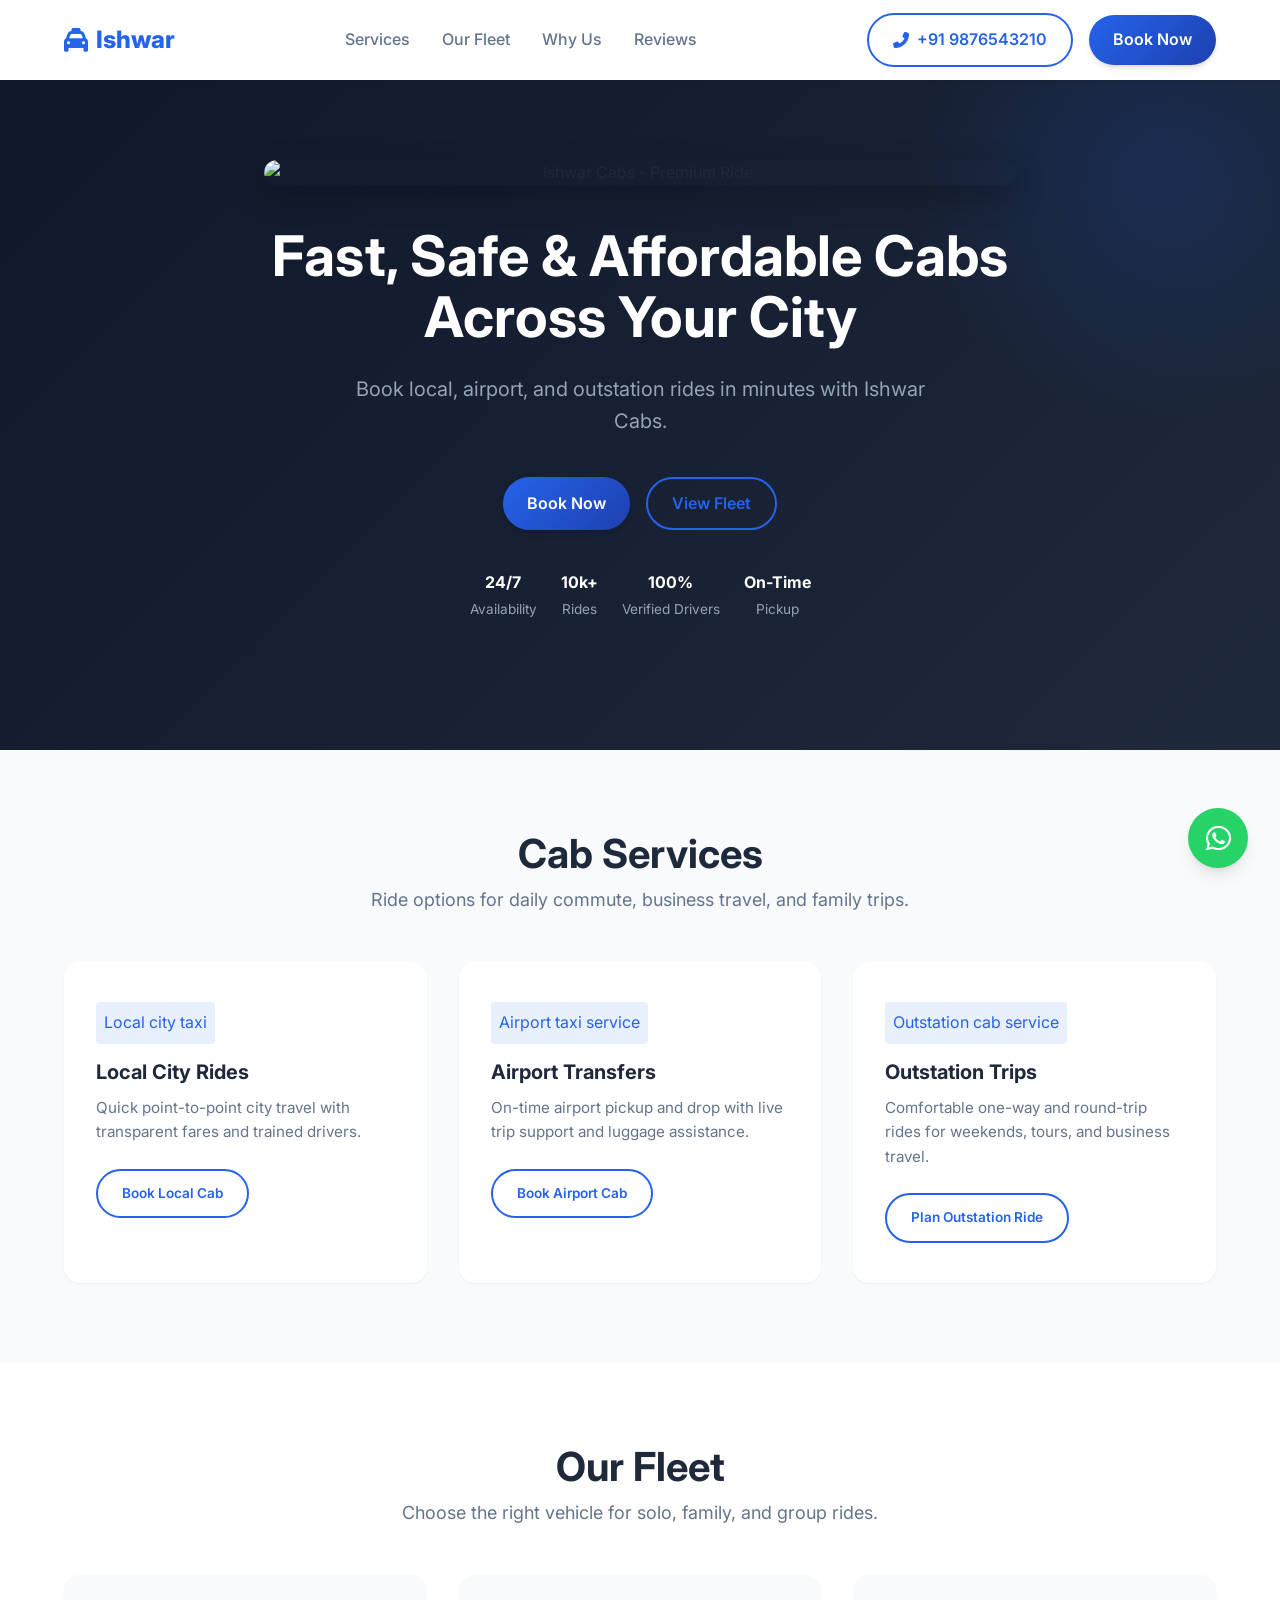
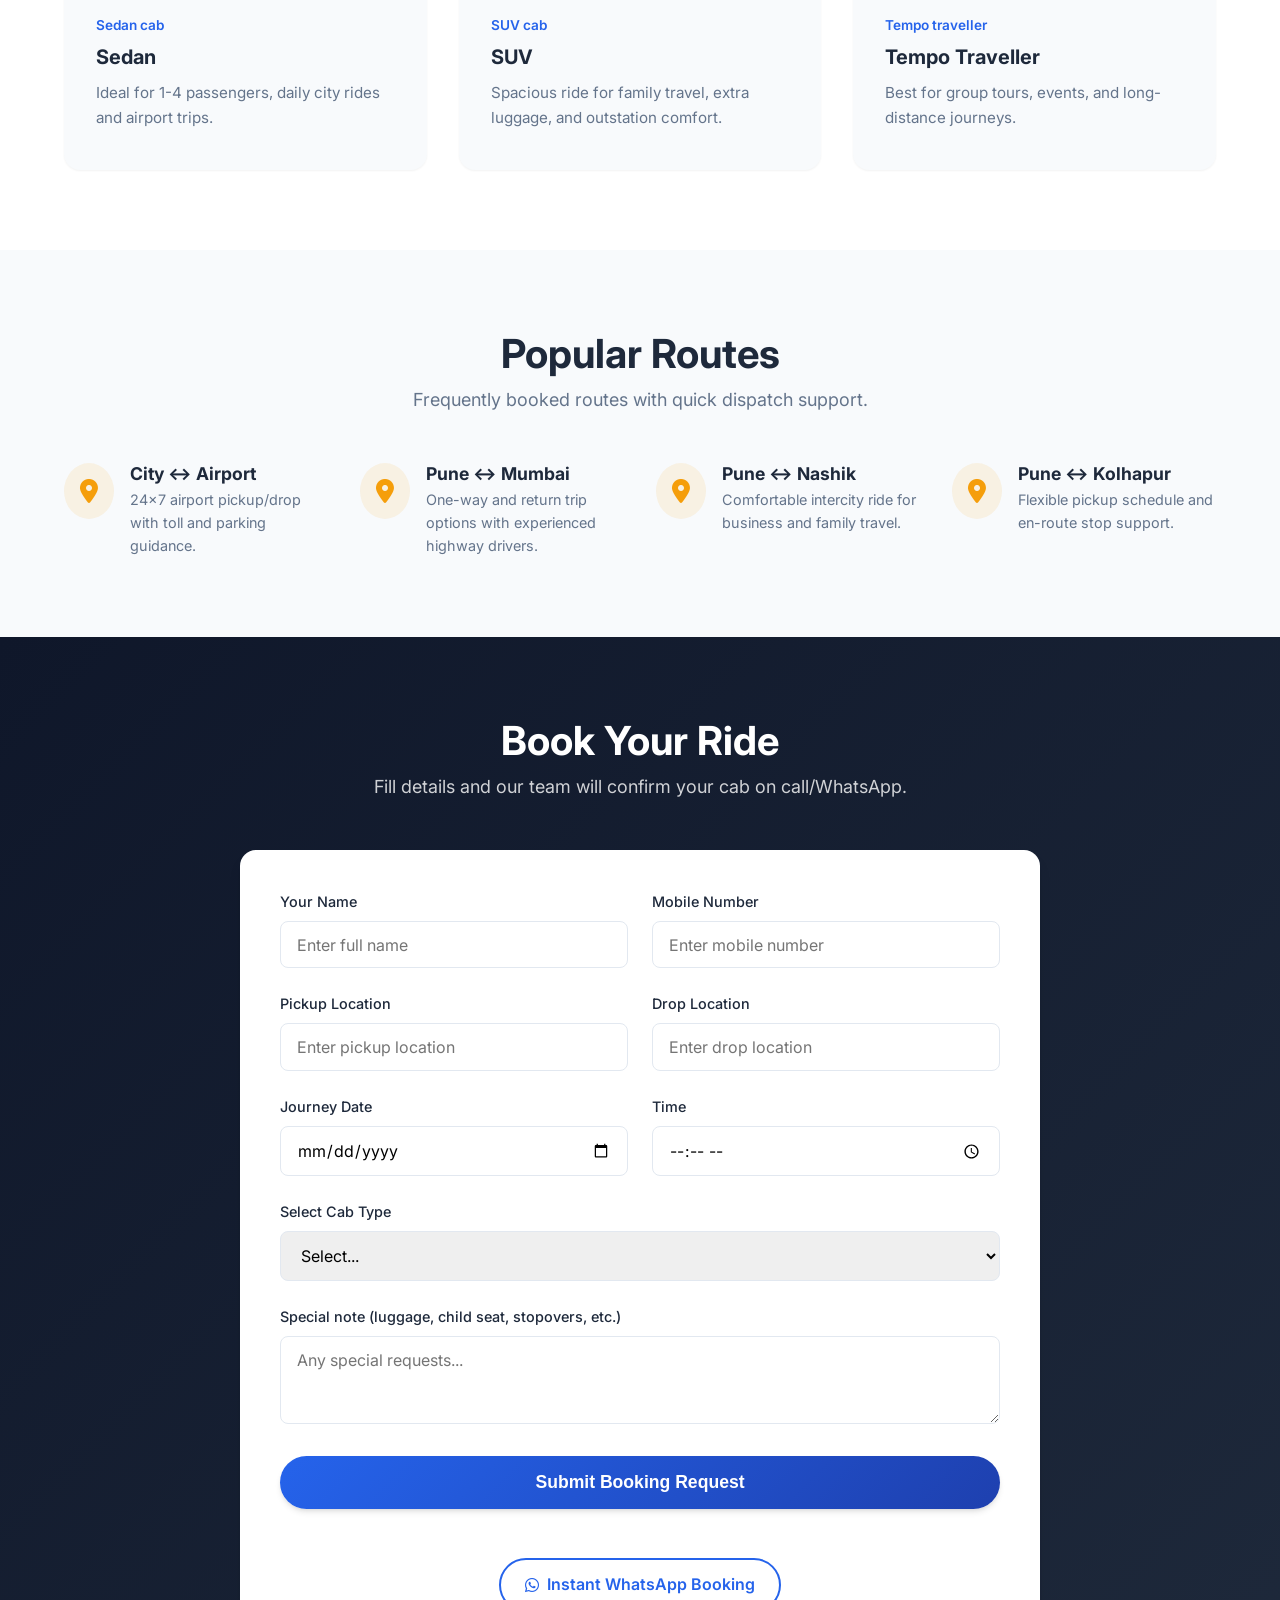
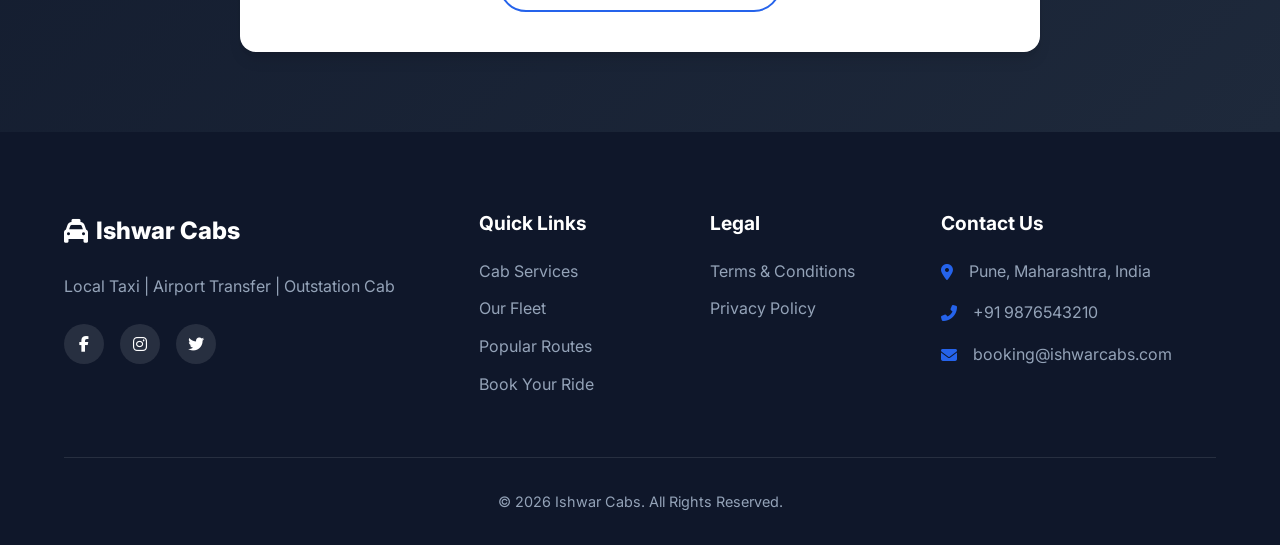
==== index.html @ e3e0fb22 "Add files via upload" ====
<!DOCTYPE html>
<html lang="en">

<head>
    <meta charset="UTF-8">
    <meta name="viewport" content="width=device-width, initial-scale=1.0">
    <title>Premium Cab Booking Service</title>
    <!-- Description will be set dynamically via config.js -->
    <meta name="description" content="Book affordable and reliable cabs instantly.">

    <!-- Google Fonts -->
    <link rel="preconnect" href="https://fonts.googleapis.com">
    <link rel="preconnect" href="https://fonts.gstatic.com" crossorigin>
    <link href="https://fonts.googleapis.com/css2?family=Inter:wght@400;500;600;700;800&display=swap" rel="stylesheet">

    <!-- FontAwesome for Icons -->
    <link rel="stylesheet" href="https://cdnjs.cloudflare.com/ajax/libs/font-awesome/6.4.0/css/all.min.css">

    <!-- Custom CSS -->
    <link rel="stylesheet" href="./assets/css/style.css">
</head>

<body>

    <!-- ==========================================
         HEADER
    =========================================== -->
    <header class="header">
        <div class="container navbar">
            <a href="index.html" class="logo">
                <i class="fas fa-taxi"></i>
                <span data-config="brandName">Brand</span>
            </a>

            <button class="mobile-menu-btn">
                <i class="fas fa-bars"></i>
            </button>

            <nav class="nav-links">
                <a href="#services">Services</a>
                <a href="#fleet">Our Fleet</a>
                <a href="#benefits">Why Us</a>
                <a href="#testimonials">Reviews</a>
            </nav>

            <div class="nav-actions">
                <a href="#" data-config-href="phone" class="btn btn-outline">
                    <i class="fas fa-phone-alt"></i> <span data-config="phone">Phone</span>
                </a>
                <a href="#booking" class="btn btn-primary">Book Now</a>
            </div>
        </div>
    </header>

    <!-- ==========================================
         HERO SECTION
    =========================================== -->
    <section class="hero" id="home">
        <div class="container hero-container">
            <div class="hero-content">
                <!-- Hero Top Image (Edit the src attribute below to change the image) -->
                <div class="hero-top-image">
                    <img src="https://images.unsplash.com/photo-1549317661-bd32c8ce0db2?auto=format&fit=crop&q=80&w=1200"
                        alt="Ishwar Cabs - Premium Ride">
                </div>
                <h1>Fast, Safe & Affordable Cabs <br>Across Your City</h1>
                <p>Book local, airport, and outstation rides in minutes with <span data-config="fullName">Ishwar
                        Cabs</span>.</p>
                <div class="hero-btns">
                    <a href="#booking" class="btn btn-primary">Book Now</a>
                    <a href="#fleet" class="btn btn-outline">View Fleet</a>
                </div>
                <div class="hero-stats"
                    style="display:flex; gap:1.5rem; justify-content:center; margin-top:2.5rem; flex-wrap:wrap;">
                    <div class="stat"><strong style="color:var(--white)">24/7</strong><br><span
                            style="color:var(--text-light);font-size:0.85rem">Availability</span></div>
                    <div class="stat"><strong style="color:var(--white)">10k+</strong><br><span
                            style="color:var(--text-light);font-size:0.85rem">Rides</span></div>
                    <div class="stat"><strong style="color:var(--white)">100%</strong><br><span
                            style="color:var(--text-light);font-size:0.85rem">Verified Drivers</span></div>
                    <div class="stat"><strong style="color:var(--white)">On-Time</strong><br><span
                            style="color:var(--text-light);font-size:0.85rem">Pickup</span></div>
                </div>
            </div>
        </div>
    </section>

    <!-- ==========================================
         SERVICES SECTION
    =========================================== -->
    <section class="section services" id="services">
        <div class="container">
            <div class="section-title">
                <h2>Cab Services</h2>
                <p>Ride options for daily commute, business travel, and family trips.</p>
            </div>

            <div class="cards-grid">
                <!-- Service 1 -->
                <div class="card">
                    <div class="card-icon"
                        style="font-size:1rem; padding:0.5rem; width:auto; height:auto; display:inline-block; border-radius:4px; margin-bottom:1rem;">
                        Local city taxi</div>
                    <h3>Local City Rides</h3>
                    <p style="margin-bottom:1.5rem;">Quick point-to-point city travel with transparent fares and trained
                        drivers.</p>
                    <a href="#booking" class="btn btn-outline" style="font-size:0.85rem;">Book Local Cab</a>
                </div>
                <!-- Service 2 -->
                <div class="card">
                    <div class="card-icon"
                        style="font-size:1rem; padding:0.5rem; width:auto; height:auto; display:inline-block; border-radius:4px; margin-bottom:1rem;">
                        Airport taxi service</div>
                    <h3>Airport Transfers</h3>
                    <p style="margin-bottom:1.5rem;">On-time airport pickup and drop with live trip support and luggage
                        assistance.</p>
                    <a href="#booking" class="btn btn-outline" style="font-size:0.85rem;">Book Airport Cab</a>
                </div>
                <!-- Service 3 -->
                <div class="card">
                    <div class="card-icon"
                        style="font-size:1rem; padding:0.5rem; width:auto; height:auto; display:inline-block; border-radius:4px; margin-bottom:1rem;">
                        Outstation cab service</div>
                    <h3>Outstation Trips</h3>
                    <p style="margin-bottom:1.5rem;">Comfortable one-way and round-trip rides for weekends, tours, and
                        business travel.</p>
                    <a href="#booking" class="btn btn-outline" style="font-size:0.85rem;">Plan Outstation Ride</a>
                </div>
            </div>
        </div>
    </section>

    <!-- ==========================================
         FLEET SECTION
    =========================================== -->
    <section class="section fleet" id="fleet" style="background:var(--white);">
        <div class="container">
            <div class="section-title">
                <h2>Our Fleet</h2>
                <p>Choose the right vehicle for solo, family, and group rides.</p>
            </div>

            <div class="cards-grid">
                <div class="card" style="background:var(--light-bg);">
                    <div style="font-size:0.85rem; color:var(--primary); font-weight:600; margin-bottom:0.5rem;">Sedan
                        cab</div>
                    <h3>Sedan</h3>
                    <p>Ideal for 1-4 passengers, daily city rides and airport trips.</p>
                </div>
                <div class="card" style="background:var(--light-bg);">
                    <div style="font-size:0.85rem; color:var(--primary); font-weight:600; margin-bottom:0.5rem;">SUV cab
                    </div>
                    <h3>SUV</h3>
                    <p>Spacious ride for family travel, extra luggage, and outstation comfort.</p>
                </div>
                <div class="card" style="background:var(--light-bg);">
                    <div style="font-size:0.85rem; color:var(--primary); font-weight:600; margin-bottom:0.5rem;">Tempo
                        traveller</div>
                    <h3>Tempo Traveller</h3>
                    <p>Best for group tours, events, and long-distance journeys.</p>
                </div>
            </div>
        </div>
    </section>

    <!-- ==========================================
         ROUTES SECTION
    =========================================== -->
    <section class="section routes" id="routes" style="background:var(--light-bg);">
        <div class="container">
            <div class="section-title">
                <h2>Popular Routes</h2>
                <p>Frequently booked routes with quick dispatch support.</p>
            </div>

            <div class="benefits-grid">
                <div class="benefit-item">
                    <i class="fas fa-map-marker-alt"></i>
                    <div class="benefit-content">
                        <h4>City ↔ Airport</h4>
                        <p>24x7 airport pickup/drop with toll and parking guidance.</p>
                    </div>
                </div>
                <div class="benefit-item">
                    <i class="fas fa-map-marker-alt"></i>
                    <div class="benefit-content">
                        <h4>Pune ↔ Mumbai</h4>
                        <p>One-way and return trip options with experienced highway drivers.</p>
                    </div>
                </div>
                <div class="benefit-item">
                    <i class="fas fa-map-marker-alt"></i>
                    <div class="benefit-content">
                        <h4>Pune ↔ Nashik</h4>
                        <p>Comfortable intercity ride for business and family travel.</p>
                    </div>
                </div>
                <div class="benefit-item">
                    <i class="fas fa-map-marker-alt"></i>
                    <div class="benefit-content">
                        <h4>Pune ↔ Kolhapur</h4>
                        <p>Flexible pickup schedule and en-route stop support.</p>
                    </div>
                </div>
            </div>
        </div>
    </section>

    <!-- ==========================================
         BOOKING FORM SECTION
    =========================================== -->
    <section class="section booking" id="booking">
        <div class="container">
            <div class="section-title">
                <h2>Book Your Ride</h2>
                <p>Fill details and our team will confirm your cab on call/WhatsApp.</p>
            </div>

            <form class="booking-form" id="bookingForm">
                <div class="form-group">
                    <label for="name">Your Name</label>
                    <input type="text" id="name" class="form-control" placeholder="Enter full name" required>
                </div>
                <div class="form-group">
                    <label for="mobile">Mobile Number</label>
                    <input type="tel" id="mobile" class="form-control" placeholder="Enter mobile number" required>
                </div>
                <div class="form-group">
                    <label for="pickup">Pickup Location</label>
                    <input type="text" id="pickup" class="form-control" placeholder="Enter pickup location" required>
                </div>
                <div class="form-group">
                    <label for="drop">Drop Location</label>
                    <input type="text" id="drop" class="form-control" placeholder="Enter drop location" required>
                </div>
                <div class="form-group">
                    <label for="date">Journey Date</label>
                    <input type="date" id="date" class="form-control" required>
                </div>
                <div class="form-group">
                    <label for="time">Time</label>
                    <input type="time" id="time" class="form-control" required>
                </div>
                <div class="form-group full-width">
                    <label for="cabtype">Select Cab Type</label>
                    <select id="cabtype" class="form-control" required>
                        <option value="">Select...</option>
                        <option value="sedan">Sedan</option>
                        <option value="suv">SUV</option>
                        <option value="tempo">Tempo Traveller</option>
                    </select>
                </div>
                <div class="form-group full-width">
                    <label for="notes">Special note (luggage, child seat, stopovers, etc.)</label>
                    <textarea id="notes" class="form-control" placeholder="Any special requests..." rows="3"></textarea>
                </div>

                <button type="submit" class="btn btn-primary btn-lg" style="grid-column: span 2;">
                    Submit Booking Request
                </button>
                <div style="grid-column: span 2; text-align:center;">
                    <br>
                    <a href="#" data-config-href="whatsapp" class="btn btn-outline">
                        <i class="fab fa-whatsapp"></i> Instant WhatsApp Booking
                    </a>
                </div>
            </form>
        </div>
    </section>

    <!-- ==========================================
         FOOTER
    =========================================== -->
    <footer class="footer">
        <div class="container">
            <div class="footer-grid">
                <div class="footer-brand">
                    <a href="index.html" class="logo">
                        <i class="fas fa-taxi"></i> <span data-config="fullName">Brand Name</span>
                    </a>
                    <p style="padding-top:0.5rem; color:var(--text-light);">Local Taxi | Airport Transfer | Outstation
                        Cab</p>
                    <div class="social-links">
                        <a href="#"><i class="fab fa-facebook-f"></i></a>
                        <a href="#"><i class="fab fa-instagram"></i></a>
                        <a href="#"><i class="fab fa-twitter"></i></a>
                    </div>
                </div>

                <div class="footer-widget">
                    <h4 class="footer-heading">Quick Links</h4>
                    <ul class="footer-links">
                        <li><a href="#services">Cab Services</a></li>
                        <li><a href="#fleet">Our Fleet</a></li>
                        <li><a href="#routes">Popular Routes</a></li>
                        <li><a href="#booking">Book Your Ride</a></li>
                    </ul>
                </div>

                <div class="footer-widget">
                    <h4 class="footer-heading">Legal</h4>
                    <ul class="footer-links">
                        <li><a href="terms-conditions.html">Terms & Conditions</a></li>
                        <li><a href="privacy-policy.html">Privacy Policy</a></li>
                    </ul>
                </div>

                <div class="footer-widget">
                    <h4 class="footer-heading">Contact Us</h4>
                    <ul class="footer-contact">
                        <li>
                            <i class="fas fa-map-marker-alt"></i>
                            <span data-config="address">Address Here</span>
                        </li>
                        <li>
                            <i class="fas fa-phone-alt"></i>
                            <a href="#" data-config-href="phone" data-config="phone">Phone Here</a>
                        </li>
                        <li>
                            <i class="fas fa-envelope"></i>
                            <a href="#" data-config="email" data-config-href="email">Email Here</a>
                        </li>
                    </ul>
                </div>
            </div>

            <div class="footer-bottom">
                <p>&copy; 2026 <span data-config="fullName">Brand Name</span>. All Rights Reserved.</p>
            </div>
        </div>
    </footer>

    <!-- ==========================================
         FLOATING ACTION WIDGETS
    =========================================== -->
    <div class="floating-widgets">
        <a href="#" data-config-href="phone" class="float-btn float-call" title="Call Us" aria-label="Call Us">
            <i class="fas fa-phone-alt"></i>
        </a>
        <a href="#" data-config-href="whatsapp" class="float-btn float-whatsapp" title="WhatsApp Us"
            aria-label="WhatsApp Us" target="_blank">
            <i class="fab fa-whatsapp"></i>
        </a>
    </div>

    <!-- Scripts -->
    <script src="./assets/js/config.js"></script>
    <script src="./assets/js/main.js"></script>

</body>

</html>
---- assets/css/style.css ----
/* =========================================================================
   CORE STYLES
   ========================================================================= */
:root {
   /* Theme Fallback / Defaults (Overridden by config.js) */
   --primary: #2563eb;
   --primary-rgb: 37, 99, 235;
   --secondary: #1e40af;
   --accent: #f59e0b;
   --dark-bg: #0f172a;
   --light-bg: #f8fafc;

   /* Typography & Basics */
   --text-dark: #1e293b;
   --text-gray: #64748b;
   --text-light: #94a3b8;
   --white: #ffffff;
   --font-sans: 'Inter', system-ui, -apple-system, sans-serif;

   /* Spacing & Utilities */
   --radius-md: 0.5rem;
   --radius-lg: 1rem;
   --radius-full: 9999px;
   --shadow-sm: 0 1px 2px 0 rgb(0 0 0 / 0.05);
   --shadow-md: 0 4px 6px -1px rgb(0 0 0 / 0.1), 0 2px 4px -2px rgb(0 0 0 / 0.1);
   --shadow-lg: 0 10px 15px -3px rgb(0 0 0 / 0.1), 0 4px 6px -4px rgb(0 0 0 / 0.1);
   --shadow-glow: 0 0 20px rgba(var(--primary-rgb), 0.4);
   --transition: all 0.3s cubic-bezier(0.4, 0, 0.2, 1);
}

* {
   margin: 0;
   padding: 0;
   box-sizing: border-box;
}

html {
   scroll-behavior: smooth;
   font-family: var(--font-sans);
}

body {
   color: var(--text-dark);
   background-color: var(--white);
   line-height: 1.6;
   overflow-x: hidden;
}

h1,
h2,
h3,
h4,
h5,
h6 {
   line-height: 1.2;
   font-weight: 700;
   color: var(--text-dark);
}

a {
   text-decoration: none;
   color: inherit;
   transition: var(--transition);
}

ul {
   list-style: none;
}

img {
   max-width: 100%;
   height: auto;
   display: block;
}

.container {
   width: 100%;
   max-width: 1200px;
   margin: 0 auto;
   padding: 0 1.5rem;
}

.section {
   padding: 5rem 0;
}

.section-title {
   text-align: center;
   margin-bottom: 3rem;
}

.section-title h2 {
   font-size: 2.5rem;
   margin-bottom: 0.5rem;
}

.section-title p {
   color: var(--text-gray);
   font-size: 1.125rem;
   max-width: 600px;
   margin: 0 auto;
}

/* =========================================================================
   BUTTONS
   ========================================================================= */
.btn {
   display: inline-flex;
   align-items: center;
   justify-content: center;
   gap: 0.5rem;
   padding: 0.75rem 1.5rem;
   border-radius: var(--radius-full);
   font-weight: 600;
   font-size: 1rem;
   cursor: pointer;
   border: none;
   transition: var(--transition);
}

.btn-primary {
   background: linear-gradient(135deg, var(--primary), var(--secondary));
   color: var(--white);
   box-shadow: var(--shadow-md);
}

.btn-primary:hover {
   transform: translateY(-2px);
   box-shadow: var(--shadow-glow);
}

.btn-outline {
   background: transparent;
   color: var(--primary);
   border: 2px solid var(--primary);
}

.btn-outline:hover {
   background: var(--primary);
   color: var(--white);
}

.btn-accent {
   background: var(--accent);
   color: var(--dark-bg);
}

.btn-accent:hover {
   transform: translateY(-2px);
   box-shadow: 0 4px 12px rgba(245, 158, 11, 0.4);
}

/* =========================================================================
   HEADER & NAVIGATION
   ========================================================================= */
.header {
   position: fixed;
   top: 0;
   left: 0;
   width: 100%;
   z-index: 1000;
   background: var(--white);
   box-shadow: var(--shadow-sm);
   transition: var(--transition);
}

.header.scrolled {
   box-shadow: var(--shadow-md);
   padding: 0.5rem 0;
}

.navbar {
   display: flex;
   justify-content: space-between;
   align-items: center;
   height: 80px;
}

.logo {
   font-size: 1.5rem;
   font-weight: 800;
   color: var(--primary);
   display: flex;
   align-items: center;
   gap: 0.5rem;
}

.nav-links {
   display: flex;
   gap: 2rem;
   align-items: center;
}

.nav-links a {
   font-weight: 500;
   color: var(--text-gray);
}

.nav-links a:hover,
.nav-links auto {
   color: var(--primary);
}

.nav-actions {
   display: flex;
   align-items: center;
   gap: 1rem;
}

.mobile-menu-btn {
   display: none;
   font-size: 1.5rem;
   background: none;
   border: none;
   color: var(--text-dark);
   cursor: pointer;
}

/* =========================================================================
   HERO SECTION
   ========================================================================= */
.hero {
   position: relative;
   padding: 10rem 0 8rem;
   background: linear-gradient(135deg, var(--dark-bg), #1e293b);
   overflow: hidden;
}

.hero::before {
   content: '';
   position: absolute;
   top: -10%;
   right: -10%;
   width: 500px;
   height: 500px;
   border-radius: 50%;
   background: radial-gradient(circle, rgba(var(--primary-rgb), 0.15) 0%, rgba(255, 255, 255, 0) 70%);
   z-index: 0;
}

.hero-container {
   max-width: 800px;
   margin: 0 auto;
   text-align: center;
   position: relative;
   z-index: 1;
}

.hero-content h1 {
   font-size: 3.5rem;
   line-height: 1.1;
   margin-bottom: 1.5rem;
   color: var(--white);
}

.hero-top-image {
   margin-bottom: 2.5rem;
   padding: 0;
}

.hero-top-image img {
   width: 100%;
   height: auto;
   display: block;
   margin: 0 auto;
   border-radius: 16px;
   box-shadow: 0 10px 30px rgba(0, 0, 0, 0.25);
}

.hero-content h1 span {
   background: linear-gradient(135deg, var(--primary), var(--secondary));
   background-clip: text;
   -webkit-background-clip: text;
   -webkit-text-fill-color: transparent;
   display: inline-block;
}

.hero-content p {
   font-size: 1.25rem;
   color: var(--text-light);
   margin: 0 auto 2.5rem;
   max-width: 600px;
}

.hero-btns {
   display: flex;
   gap: 1rem;
   justify-content: center;
}

.hero-image {
   position: relative;
}

.hero-image img {
   position: relative;
   z-index: 2;
   border-radius: var(--radius-lg);
   /* transform: perspective(1000px) rotateY(-5deg); */
   box-shadow: var(--shadow-lg);
   animation: float 6s ease-in-out infinite;
}

/* Decorative backdrop for hero image */
.hero-image::after {
   content: '';
   position: absolute;
   inset: -1rem;
   background: linear-gradient(135deg, var(--primary), var(--secondary));
   border-radius: var(--radius-lg);
   z-index: 1;
   opacity: 0.1;
   transform: rotate(3deg);
}

@keyframes float {
   0% {
      transform: translateY(0px);
   }

   50% {
      transform: translateY(-15px);
   }

   100% {
      transform: translateY(0px);
   }
}

/* =========================================================================
   FEATURE CARDS (SERVICES, FLEET)
   ========================================================================= */
.services,
.fleet {
   background-color: var(--light-bg);
}

.cards-grid {
   display: grid;
   grid-template-columns: repeat(auto-fit, minmax(300px, 1fr));
   gap: 2rem;
}

.card {
   background: var(--white);
   border-radius: var(--radius-lg);
   padding: 2.5rem 2rem;
   box-shadow: var(--shadow-sm);
   transition: var(--transition);
   position: relative;
   overflow: hidden;
}

.card:hover {
   transform: translateY(-5px);
   box-shadow: var(--shadow-lg);
   border-bottom: 3px solid var(--primary);
}

.card-icon {
   width: 60px;
   height: 60px;
   background: rgba(var(--primary-rgb), 0.1);
   color: var(--primary);
   border-radius: var(--radius-md);
   display: flex;
   align-items: center;
   justify-content: center;
   font-size: 1.75rem;
   margin-bottom: 1.5rem;
   transition: var(--transition);
}

.card:hover .card-icon {
   background: var(--primary);
   color: var(--white);
}

.card h3 {
   font-size: 1.25rem;
   margin-bottom: 0.75rem;
}

.card p {
   color: var(--text-gray);
   font-size: 0.95rem;
}

/* =========================================================================
   BENEFITS / WHY CHOOSE US
   ========================================================================= */
.benefits-grid {
   display: grid;
   grid-template-columns: repeat(auto-fit, minmax(250px, 1fr));
   gap: 2rem;
   margin-top: 3rem;
}

.benefit-item {
   display: flex;
   gap: 1rem;
   align-items: flex-start;
}

.benefit-item i {
   font-size: 1.5rem;
   color: var(--accent);
   background: rgba(245, 158, 11, 0.1);
   padding: 1rem;
   border-radius: 50%;
}

.benefit-content h4 {
   font-size: 1.1rem;
   margin-bottom: 0.25rem;
}

.benefit-content p {
   color: var(--text-gray);
   font-size: 0.9rem;
}

/* =========================================================================
   BOOKING FORM SECTION
   ========================================================================= */
.booking {
   background: linear-gradient(135deg, var(--dark-bg), #1e293b);
   color: var(--white);
   position: relative;
}

.booking .section-title h2,
.booking .section-title p {
   color: var(--white);
}

.booking .section-title p {
   opacity: 0.8;
}

.booking-form {
   background: var(--white);
   border-radius: var(--radius-lg);
   padding: 2.5rem;
   box-shadow: var(--shadow-lg);
   max-width: 800px;
   margin: 0 auto;
   display: grid;
   gap: 1.5rem;
   grid-template-columns: 1fr 1fr;
}

.form-group {
   display: flex;
   flex-direction: column;
   gap: 0.5rem;
}

.form-group.full-width {
   grid-column: span 2;
}

.form-group label {
   color: var(--text-dark);
   font-weight: 500;
   font-size: 0.9rem;
}

.form-control {
   padding: 0.8rem 1rem;
   border: 1px solid #e2e8f0;
   border-radius: var(--radius-md);
   font-family: inherit;
   font-size: 1rem;
   transition: var(--transition);
   outline: none;
}

.form-control:focus {
   border-color: var(--primary);
   box-shadow: 0 0 0 3px rgba(var(--primary-rgb), 0.1);
}

.booking-form .btn-primary {
   grid-column: span 2;
   padding: 1rem;
   font-size: 1.1rem;
   margin-top: 0.5rem;
}

/* =========================================================================
   TESTIMONIALS
   ========================================================================= */
.testimonials {
   background-color: var(--light-bg);
}

.testimonial-card {
   background: var(--white);
   padding: 2rem;
   border-radius: var(--radius-lg);
   box-shadow: var(--shadow-sm);
}

.stars {
   color: var(--accent);
   margin-bottom: 1rem;
}

.testimonial-text {
   font-style: italic;
   color: var(--text-gray);
   margin-bottom: 1.5rem;
}

.testimonial-author {
   display: flex;
   align-items: center;
   gap: 1rem;
}

.author-avatar {
   width: 48px;
   height: 48px;
   border-radius: 50%;
   background: var(--primary);
   color: var(--white);
   display: flex;
   align-items: center;
   justify-content: center;
   font-weight: bold;
   font-size: 1.2rem;
}

/* =========================================================================
   FOOTER
   ========================================================================= */
.footer {
   background: var(--dark-bg);
   color: var(--white);
   padding: 5rem 0 2rem;
}

.footer-grid {
   display: grid;
   grid-template-columns: 2fr 1fr 1fr 1.5fr;
   gap: 3rem;
   margin-bottom: 3rem;
}

.footer-brand .logo {
   color: var(--white);
   margin-bottom: 1rem;
}

.footer-brand p {
   color: var(--text-light);
   margin-bottom: 1.5rem;
}

.social-links {
   display: flex;
   gap: 1rem;
}

.social-links a {
   width: 40px;
   height: 40px;
   border-radius: 50%;
   background: rgba(255, 255, 255, 0.1);
   display: flex;
   align-items: center;
   justify-content: center;
   color: var(--white);
}

.social-links a:hover {
   background: var(--primary);
   transform: translateY(-3px);
}

.footer-heading {
   font-size: 1.2rem;
   margin-bottom: 1.5rem;
   color: var(--white);
}

.footer-links li {
   margin-bottom: 0.75rem;
}

.footer-links a {
   color: var(--text-light);
}

.footer-links a:hover {
   color: var(--white);
   padding-left: 5px;
}

.footer-contact li {
   display: flex;
   align-items: flex-start;
   gap: 1rem;
   margin-bottom: 1rem;
   color: var(--text-light);
}

.footer-contact i {
   color: var(--primary);
   margin-top: 5px;
}

.footer-bottom {
   text-align: center;
   padding-top: 2rem;
   border-top: 1px solid rgba(255, 255, 255, 0.1);
   color: var(--text-light);
   font-size: 0.9rem;
}

/* =========================================================================
   FLOATING WIDGETS
   ========================================================================= */
.floating-widgets {
   position: fixed;
   bottom: 2rem;
   right: 2rem;
   display: flex;
   flex-direction: column;
   gap: 1rem;
   z-index: 999;
}

.float-btn {
   width: 60px;
   height: 60px;
   border-radius: 50%;
   display: flex;
   align-items: center;
   justify-content: center;
   font-size: 1.8rem;
   color: var(--white);
   box-shadow: var(--shadow-lg);
   transition: var(--transition);
   animation: pulse 2s infinite;
}

.float-btn:hover {
   transform: scale(1.1);
}

.float-whatsapp {
   background-color: #25D366;
}

.float-call {
   background-color: var(--primary);
   display: none;
   /* Hide call on desktop, show on mobile usually */
}

@keyframes pulse {
   0% {
      box-shadow: 0 0 0 0 rgba(37, 211, 102, 0.5);
   }

   70% {
      box-shadow: 0 0 0 15px rgba(37, 211, 102, 0);
   }

   100% {
      box-shadow: 0 0 0 0 rgba(37, 211, 102, 0);
   }
}

/* =========================================================================
   RESPONSIVE DESIGN
   ========================================================================= */
@media (max-width: 991px) {
   .hero-container {
      grid-template-columns: 1fr;
      text-align: center;
   }

   .hero-content p {
      margin: 0 auto 2.5rem;
   }

   .hero-btns {
      justify-content: center;
   }

   .hero-image {
      margin-top: 3rem;
   }

   .footer-grid {
      grid-template-columns: 1fr 1fr;
   }
}

@media (max-width: 768px) {

   .nav-links,
   .nav-actions .btn-outline {
      display: none;
   }

   .mobile-menu-btn {
      display: block;
   }

   /* Mobile Menu Active State */
   .nav-links.active {
      display: flex;
      flex-direction: column;
      position: absolute;
      top: 80px;
      left: 0;
      width: 100%;
      background: var(--white);
      padding: 2rem;
      box-shadow: var(--shadow-md);
      align-items: flex-start;
      gap: 1.5rem;
   }

   .hero {
      padding: 7rem 0 4rem;
   }

   .hero-content h1 {
      font-size: 2.2rem;
   }

   .hero-top-image {
      margin-left: calc(-1 * var(--container-padding, 1.5rem));
      margin-right: calc(-1 * var(--container-padding, 1.5rem));
      margin-bottom: 2rem;
      width: calc(100% + 2 * var(--container-padding, 1.5rem));
   }

   .hero-top-image img {
      border-radius: 0;
      box-shadow: none;
      width: 100%;
   }

   .booking-form {
      grid-template-columns: 1fr;
   }

   .form-group.full-width {
      grid-column: span 1;
   }

   .footer-grid {
      grid-template-columns: 1fr;
   }

   .float-call {
      display: flex;
   }

   .floating-widgets {
      bottom: 1rem;
      right: 1rem;
   }

   .float-btn {
      width: 50px;
      height: 50px;
      font-size: 1.5rem;
   }
}

/* =========================================================================
   LEGAL PAGES SPECIFIC
   ========================================================================= */
.page-header {
   padding: 10rem 0 4rem;
   background: var(--light-bg);
   text-align: center;
}

.page-header h1 {
   font-size: 3rem;
   color: var(--dark-bg);
}

.legal-content {
   max-width: 800px;
   margin: 0 auto;
}

.legal-content h2 {
   margin: 2rem 0 1rem;
   color: var(--dark-bg);
}

.legal-content p,
.legal-content ul {
   margin-bottom: 1.5rem;
   color: var(--text-gray);
}

.legal-content ul {
   padding-left: 1.5rem;
   list-style-type: disc;
}
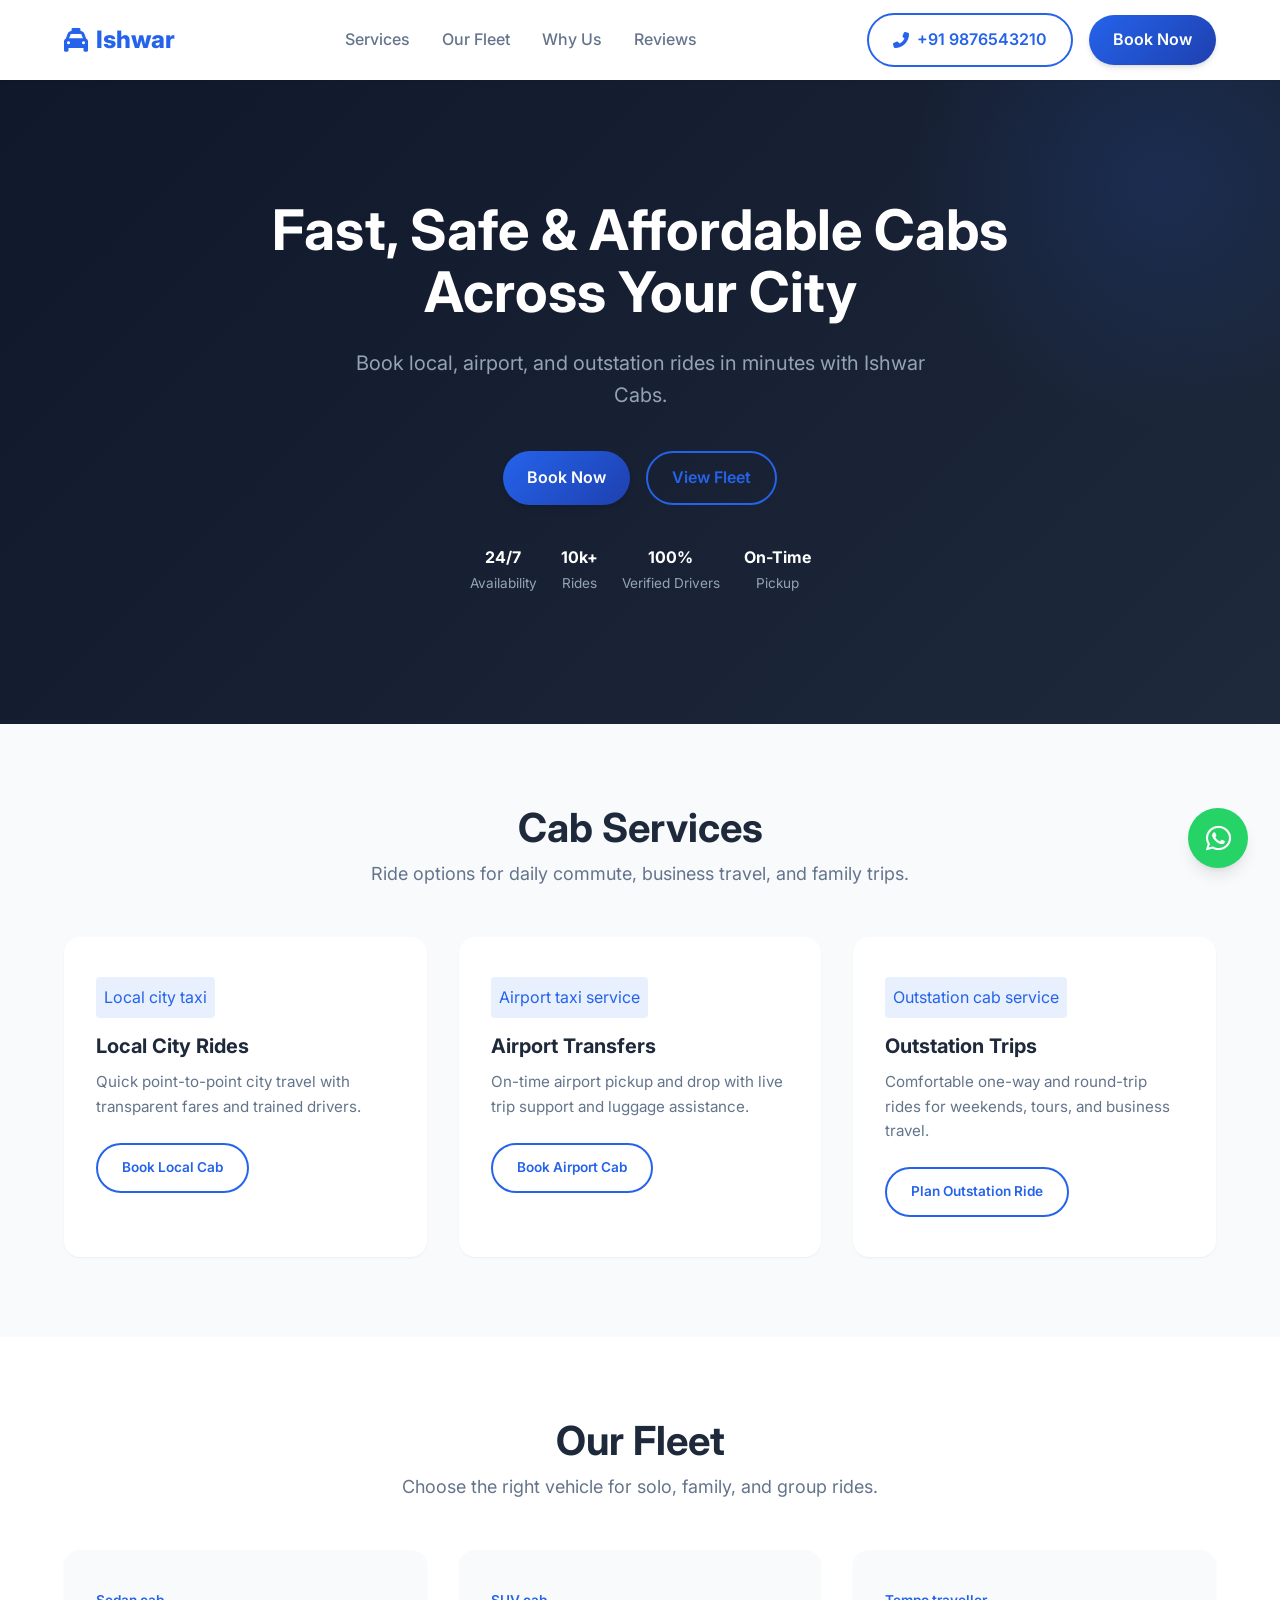
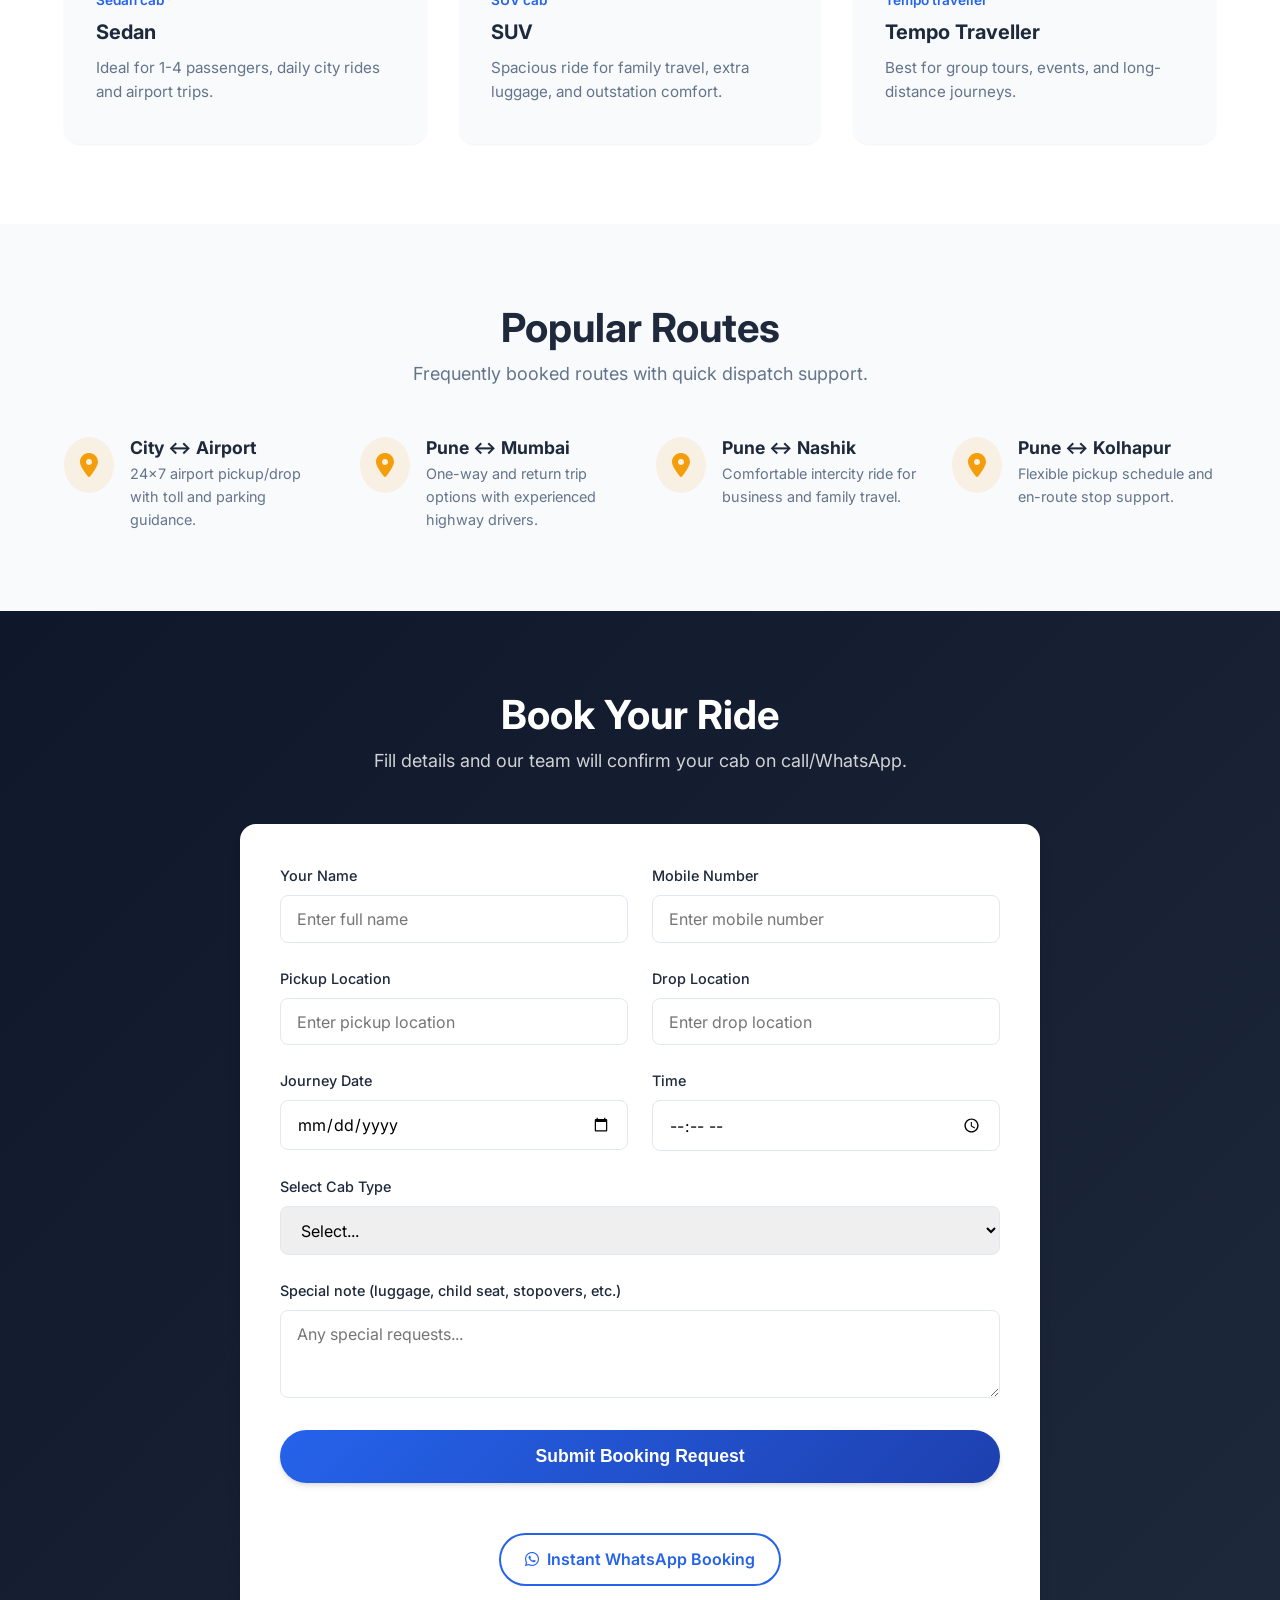
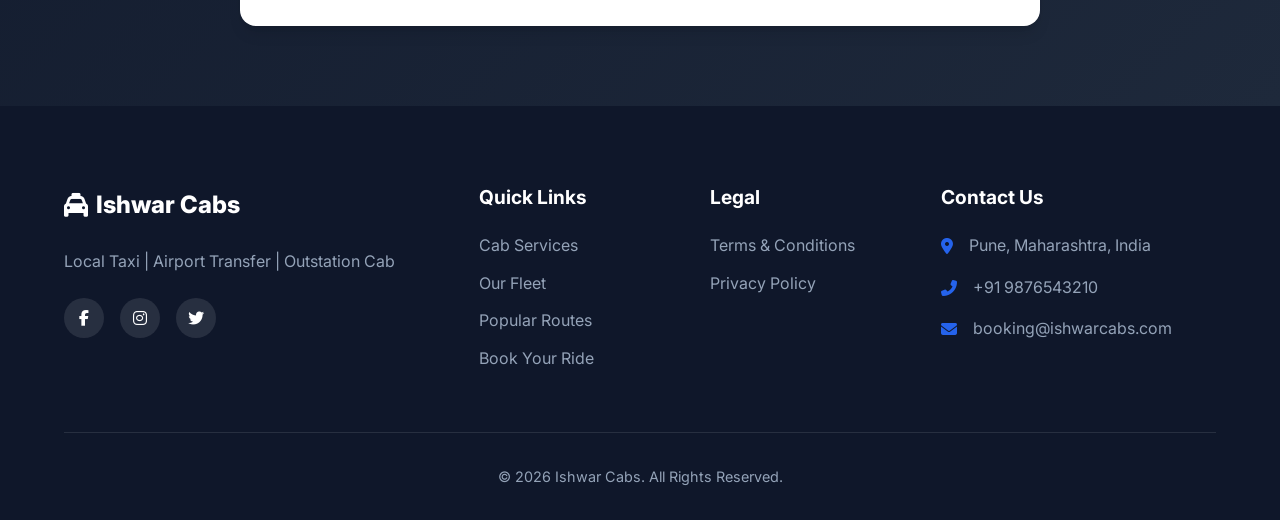
==== commit d1b6f6b5: "Update index.html" ====
--- a/index.html
+++ b/index.html
@@ -47,7 +47,7 @@
                 <a href="#" data-config-href="phone" class="btn btn-outline">
                     <i class="fas fa-phone-alt"></i> <span data-config="phone">Phone</span>
                 </a>
-                <a href="#booking" class="btn btn-primary">Book Now</a>
+                <a href="https://wa.link/ishwarbook" class="btn btn-primary">Book Now</a>
             </div>
         </div>
     </header>
@@ -58,10 +58,12 @@
     <section class="hero" id="home">
         <div class="container hero-container">
             <div class="hero-content">
-                <!-- Hero Top Image (Edit the src attribute below to change the image) -->
+                <!-- Hero Top Image (Edit the src and href below to change the image and link) -->
                 <div class="hero-top-image">
-                    <img src="https://images.unsplash.com/photo-1549317661-bd32c8ce0db2?auto=format&fit=crop&q=80&w=1200"
-                        alt="Ishwar Cabs - Premium Ride">
+                    <!--<a href="https://wa.link/ishwarbook" target="_blank" rel="noopener noreferrer">
+                        <img src="https://i.ibb.co/6R59JDfz/Chat-GPT-Image-Mar-19-2026-05-23-22-PM.png?auto=format&fit=crop&q=80&w=1200"
+                            alt="Ishwar Cabs - Premium Ride">-->
+                    </a>
                 </div>
                 <h1>Fast, Safe & Affordable Cabs <br>Across Your City</h1>
                 <p>Book local, airport, and outstation rides in minutes with <span data-config="fullName">Ishwar
@@ -349,4 +351,4 @@
 
 </body>
 
-</html>+</html>
